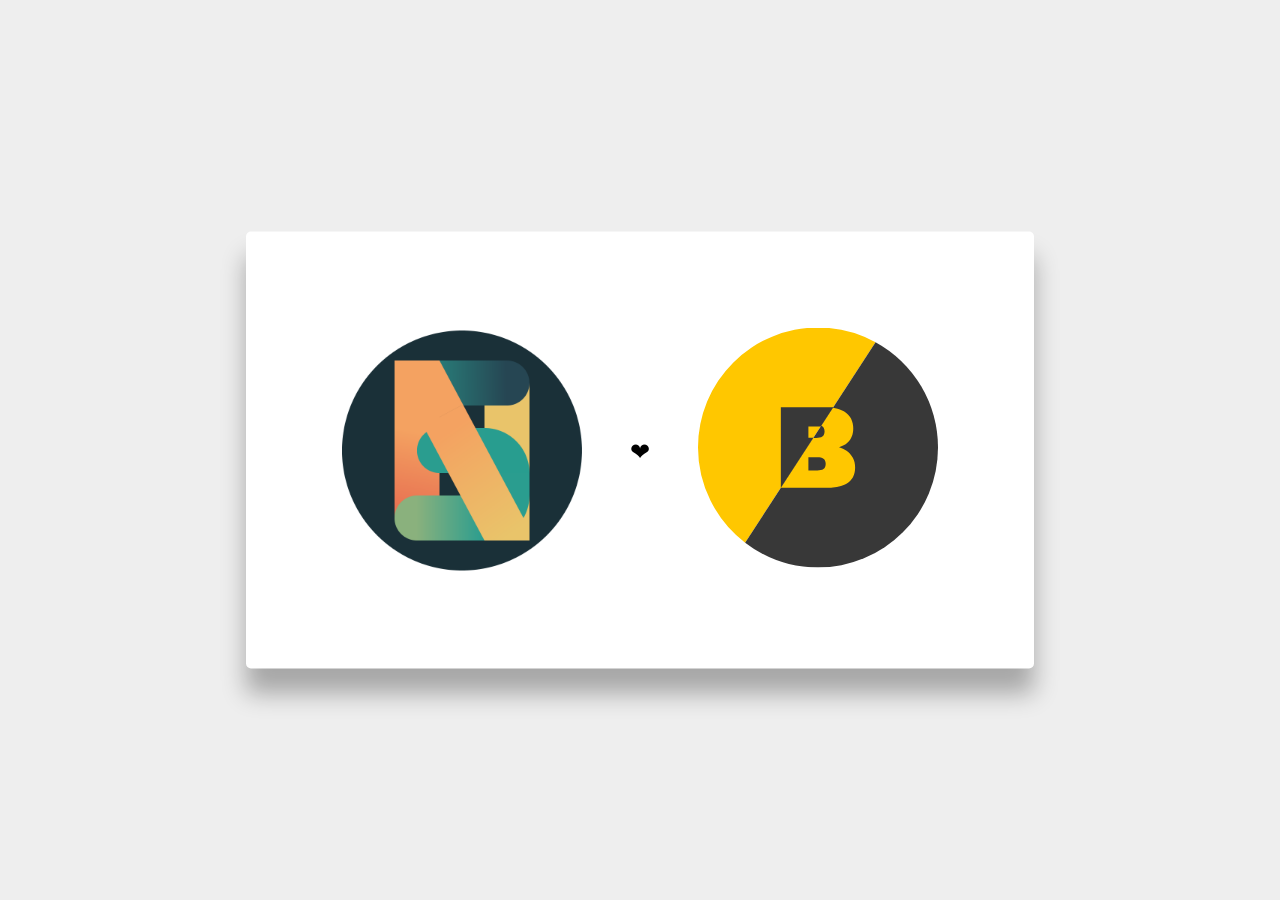
==== index.html @ f3ba6ac7 "init site" ====
<!DOCTYPE html>
<html lang="en">
<head>
    <meta charset="UTF-8">
    <link rel="icon" href="./images/icon.png" type="image/icon type">
	<link rel="stylesheet" href="style.css">
    <title>Ansh Partners</title>
</head>
<body>
    <div class="card">
        <div class="logo">
        <img class="ansh">
        </div>
        <div class="heart">
            ❤
        </div>
        <div class="logo2">
            <a href="https://tradebutton.co">
            <img class="tradebutton">
            </a>
            </div>
<!--         <div class="contact">
            <p class="name">Kiran <b>Nisar</b></p>
            <p class="name"><a href="https://harshnisar.com">Harsh <b>Nisar</b></a></p>
            <p class="detail">📞<span class="tab"></span><a href="tel:+912240046699">022 4004 6699</a></p>
            <p class="detail">📱<span class="tab"></span><a href="tel:+919969725005">996 972 5005</a></p>
            <p class="detail">📧<span class="tab"></span><a href="mailto:realtorsnisar@gmail.com">realtorsnisar@gmail.com</a></p>
            <p class="detail">🏢<span class="tab"></span><a href="https://www.google.com/maps/place/Nisar+Realtors/@19.0832138,72.83814,17z/data=!3m1!4b1!4m5!3m4!1s0x3be7c9ea65ad3187:0xc9540776228302de!8m2!3d19.0832217!4d72.8405513">22/5, Hi-Life Mall,</a></p>
            <p class="address"><a href="https://www.google.com/maps/place/Nisar+Realtors/@19.0832138,72.83814,17z/data=!3m1!4b1!4m5!3m4!1s0x3be7c9ea65ad3187:0xc9540776228302de!8m2!3d19.0832217!4d72.8405513">PM Road,<br>Santacruz (W)<br> Mumbai 400 054</a></p>
        </div>
 -->        
    </div>
</body>
</html>
---- style.css ----
@import url('https://fonts.googleapis.com/css?family=Montserrat+Alternates:100,200,300,400,500,600,700,800,900');
@import url('https://fonts.googleapis.com/css?family=Lato:300,400,700');

body {
    margin: 0;
    font-family: 'Lato';
    font-size: 100%;
    background-color: #191919;
  }

a {
    text-decoration: inherit;
    color: inherit;
}

div.card {
    box-shadow: 0px 25px 25px rgb(0,0,0,0.5);
    color: #ffffff;
    font-size: 1.5em;
    position: absolute;
    top:50%;
    left: 50%;
    /* width:30em; */
    /* height:18em; */
    /* margin-top: -9em; set to a negative number 1/2 of your height */
    /* margin-left: -15em; set to a negative number 1/2 of your width */
    /* border: 2em solid #222222;
    border-top: 2em solid #222222;
    border-bottom: 1.5em solid #222222; */
    border-color: #222222;
    border-style: solid;
    border-width: 2em;
    border-top-color: #222222;
    border-top-style: solid;
    border-top-width: 2em;
    border-bottom-color: #222222;
    border-bottom-style: solid;
    border-bottom-width: 2em;
    border-radius: 5px;
    background-color: #222222;
    transform: translate(-50%, -50%);
    text-align: center;
    display: flex;
    
}

div.logo{
    /* width: 50%; */
    float: left;
    margin: 2em;
    /* margin-right: 1em; */
    align-items: center;
    display: flex;
}

div.logo2{
    /* width: 50%; */
    float: left;
    margin: 2em;
    /* margin-right: 1em; */
    align-items: center;
    display: flex;
}

div.contact{
    width: 12em;
    float: right;
    margin:1em;
    margin-right: 2em;
    margin-left: 1em;
    text-align: left;
}

div.heart{
    /* width: 2em; */
    /* float: right; */
    /* margin:1em;
    margin-right: 2em;
    margin-left: 1em; */
    text-align: left;
    float: left;
    /* margin: 2em; */
    /* margin-right: 1em; */
    align-items: center;
    display: flex;
    color: #fff;
}

p.name {
    margin: 0;
    margin-left: 2.4em;
    margin-top: 0.25em;
    font-size: 1.1em;
}

p.detail {
    margin: 0;
    margin-left: 1.6em;
    margin-top: 1em;
    font-size: 0.8em;
    tab-size: 2;
}

.tab {
    display: inline-block;
    margin-left: 0.75em;
}

p.address {
    margin: 0;
    margin-left: 3.3em;
    margin-top: 0em;
    font-size: 0.8em;
}

img.ansh {
    width: 10em;
    content: url("./images/ANSH_LOGO.png");
}

img.tradebutton {
    width: 10em;
    content: url("./images/TRADEBUTTON_ROUND.svg");
}



@media screen and (prefers-color-scheme: light) {
    body {
        background-color: #eeeeee;
    }
    div.card {
        box-shadow: 0px 25px 25px rgb(0,0,0,0.30);
        color: #000000;
        /* border: 2em solid #c7c7c7; */
        border-color: #ffffff;
        border-style: solid;
        border-width: 2em;
        /* border-top: 2em solid #c7c7c7; */
        border-top-color: #ffffff;
        border-top-style: solid;
        border-top-width: 2em;
        /* border-bottom: 1.5em solid #c7c7c7; */
        border-bottom-color: #ffffff;
        border-bottom-style: solid;
        border-bottom-width: 2em;
        border-radius: 5px;
        background-color: #ffffff;
        transform: translate(-50%, -50%);
        text-align: center;
        
        }
    
    div.heart {
        color:#000000
    }


    img.ansh {
        width: 10em;
        content: url("./images/ANSH_LOGO.png");
    }
    img.tradebutton {
        width: 10em;
        content: url("./images/TRADEBUTTON_ROUND.svg");
    }

}

@media screen and (orientation: portrait)  {

    body {
        font-size: 100%;
      }
    
    div.card {
        box-shadow: 0px 80px 80px rgb(0,0,0,0.3);
        font-size: 1.75em;
        top:50%;
        left: 50%;
        /* border: 6em solid #c7c7c7; */
        /* border-top: 8em solid #c7c7c7; */
        /* border-bottom: 6em solid #c7c7c7; */
        /* border-color: #c7c7c7; */
        border-style: solid;
        border-width: 2em;
        /* border-top: 2em solid #c7c7c7; */
        /* border-top-color: #c7c7c7; */
        border-top-style: solid;
        border-top-width: 2em;
        /* border-bottom: 1.5em solid #c7c7c7; */
        /* border-bottom-color: #c7c7c7; */
        border-bottom-style: solid;
        border-bottom-width: 2em;
        border-radius: 5px;
        transform: translate(-50%, -50%);
    }
    
    p {
        margin: 0;
        margin-top: 4em;
    }
    
    img {
        width: 10em;
    }
    
}
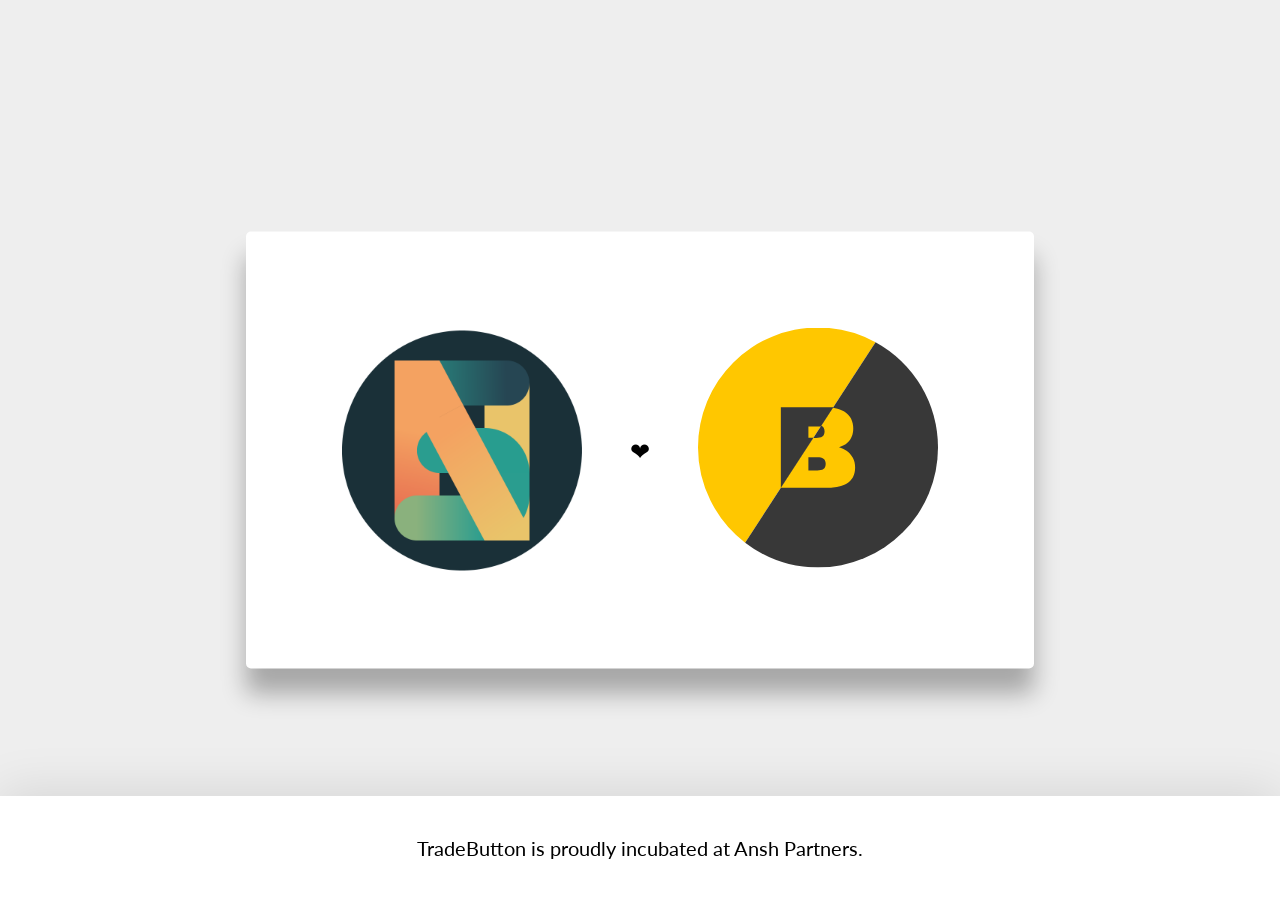
==== commit f7d87c9f: "added text" ====
--- a/index.html
+++ b/index.html
@@ -5,9 +5,14 @@
     <link rel="icon" href="./images/icon.png" type="image/icon type">
 	<link rel="stylesheet" href="style.css">
     <title>Ansh Partners</title>
+    <meta name="description" content="Ansh Partners are proud incubators of TradeButton">
+    <meta property="og:title" content="Ansh Partners" />
+    <meta property="og:image" content="https://harshnisar.com/anshpartners/images/ogimage.png"/>
+
 </head>
 <body>
     <div class="card">
+        
         <div class="logo">
         <img class="ansh">
         </div>
@@ -29,6 +34,9 @@
             <p class="address"><a href="https://www.google.com/maps/place/Nisar+Realtors/@19.0832138,72.83814,17z/data=!3m1!4b1!4m5!3m4!1s0x3be7c9ea65ad3187:0xc9540776228302de!8m2!3d19.0832217!4d72.8405513">PM Road,<br>Santacruz (W)<br> Mumbai 400 054</a></p>
         </div>
  -->        
+        </div>
+    <div class="card2">
+        <a href="https://tradebutton.co">TradeButton is proudly incubated at Ansh Partners.</a>
     </div>
 </body>
 </html>
--- a/style.css
+++ b/style.css
@@ -44,6 +44,22 @@
     
 }
 
+div.card2 {
+    width: 100%;
+    font-size: 1.25em;
+    position: absolute;
+    bottom: 0px;
+    text-align: center;
+    box-shadow: 0px -5px 50px rgb(0,0,0,0.10);
+    color: #000000;
+    border-width: 2em;
+    border-color: #222222;
+    border-top-style: solid;
+    border-bottom-style: solid;
+    background-color: #222222;
+}
+
+
 div.logo{
     /* width: 50%; */
     float: left;
@@ -150,7 +166,22 @@
         text-align: center;
         
         }
-    
+        div.card2 {
+            width: 100%;
+            font-size: 1.25em;
+            position: absolute;
+            bottom: 0px;
+            text-align: center;
+            box-shadow: 0px -5px 50px rgb(0,0,0,0.10);
+            color: #000000;
+            border-width: 2em;
+            border-color: #ffffff;
+            border-top-style: solid;
+            border-bottom-style: solid;
+            background-color: #ffffff;
+        }
+
+
     div.heart {
         color:#000000
     }
@@ -196,6 +227,21 @@
         transform: translate(-50%, -50%);
     }
     
+    div.card2 {
+        width: 100%;
+        font-size: 1.5em;
+        position: absolute;
+        bottom: 0px;
+        text-align: center;
+        box-shadow: 0px -5px 50px rgb(0,0,0,0.10);
+        color: #000000;
+        border-width: 2em;
+        /* border-color: #ffffff; */
+        border-top-style: solid;
+        border-bottom-style: solid;
+        /* background-color: #ffffff; */
+    }
+
     p {
         margin: 0;
         margin-top: 4em;
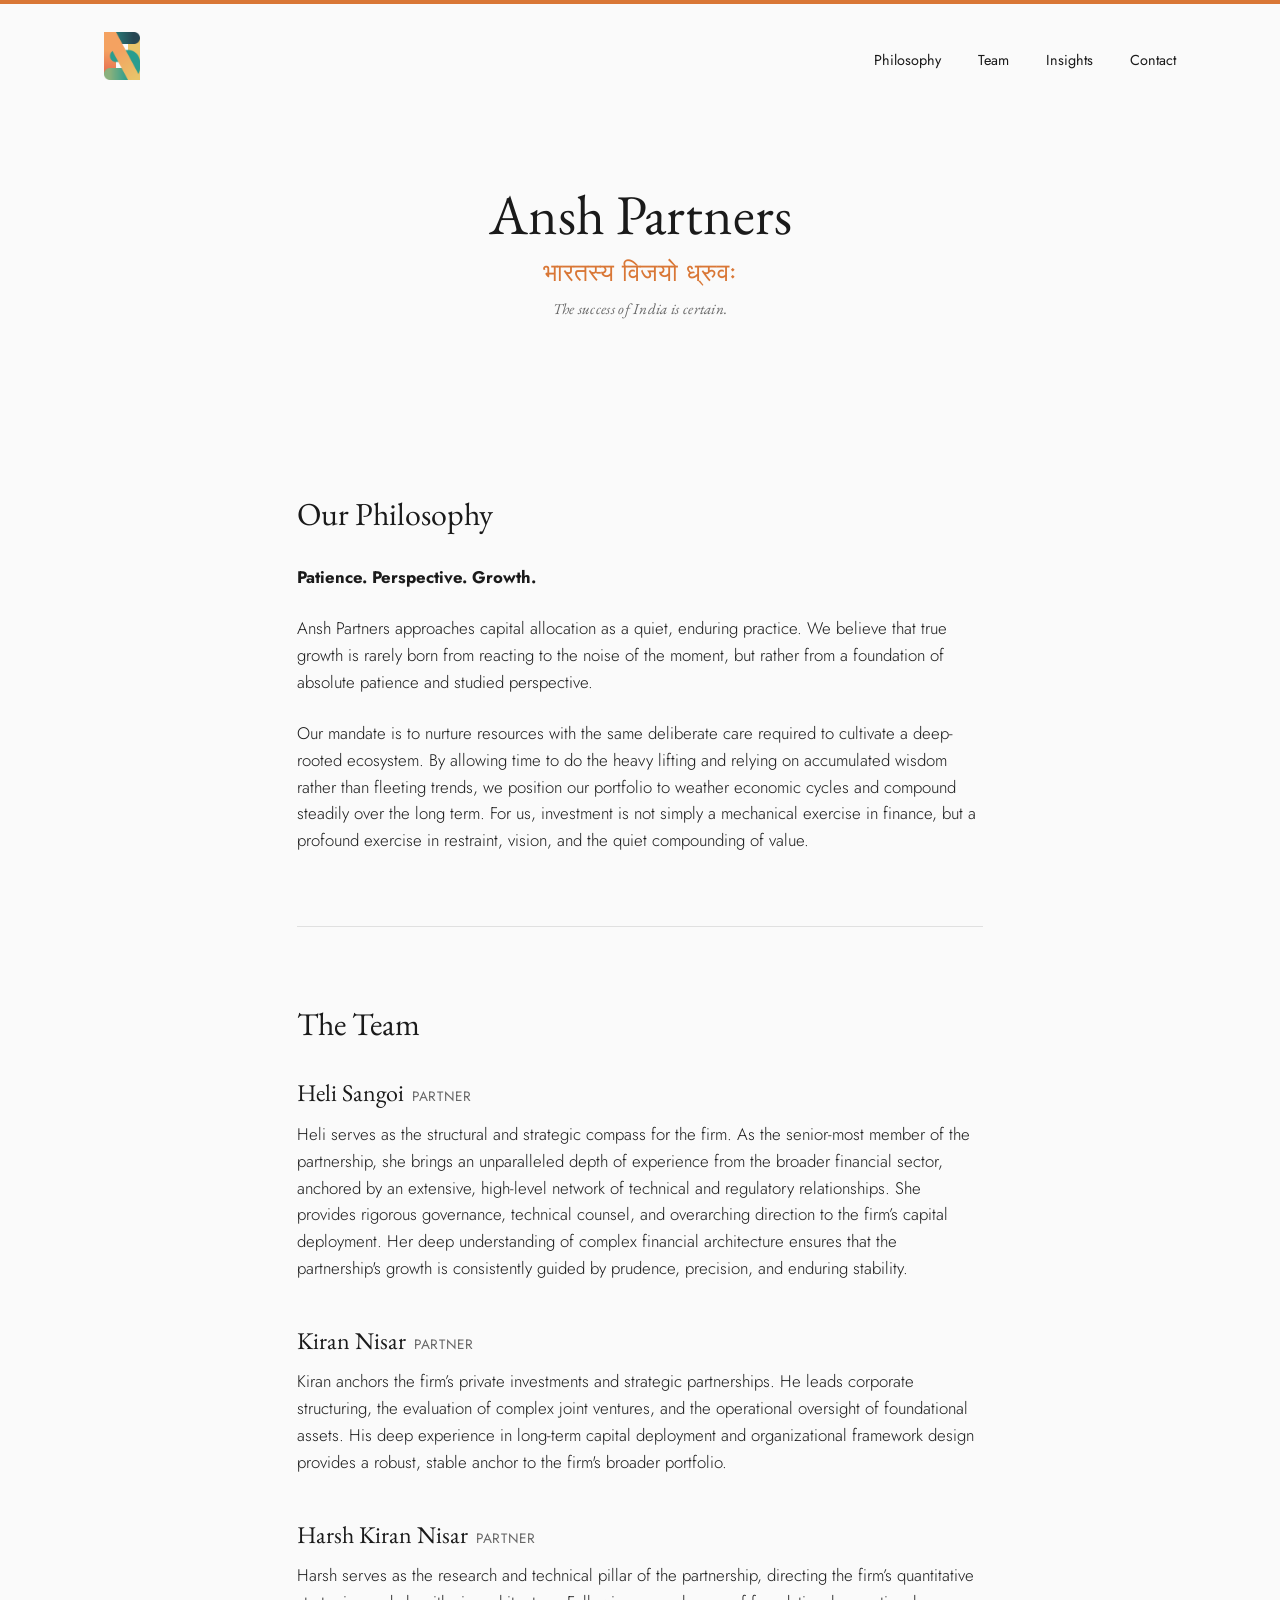
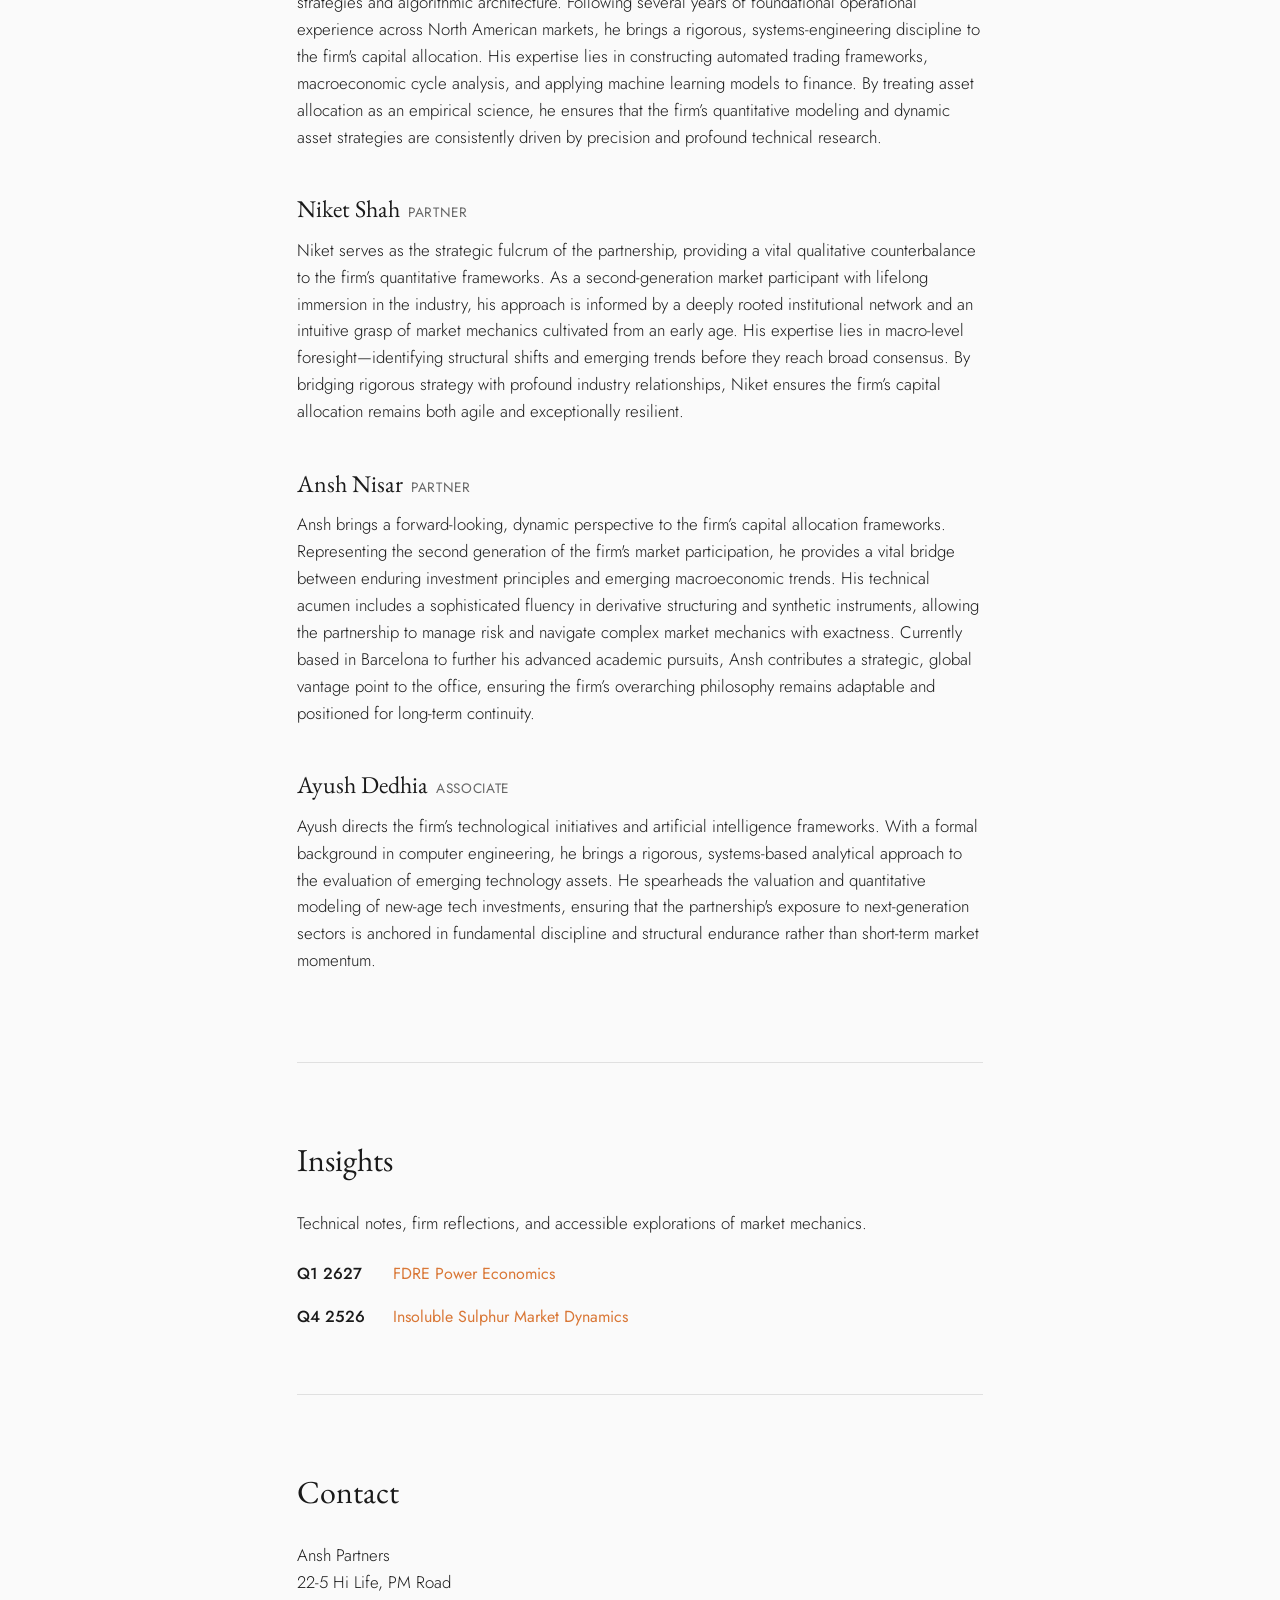
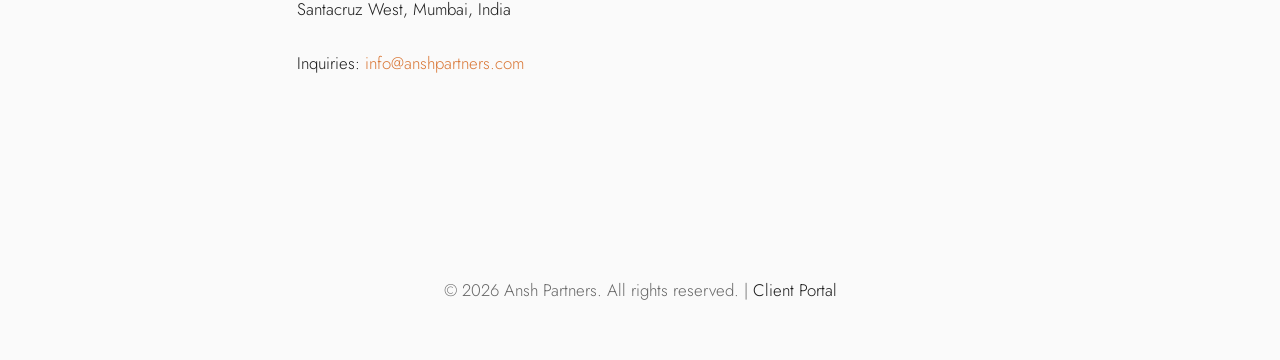
==== commit 28bb6245: "new page" ====
--- a/index.html
+++ b/index.html
@@ -2,41 +2,337 @@
 <html lang="en">
 <head>
     <meta charset="UTF-8">
-    <link rel="icon" href="./images/icon.png" type="image/icon type">
-	<link rel="stylesheet" href="style.css">
-    <title>Ansh Partners</title>
-    <meta name="description" content="Ansh Partners are proud incubators of TradeButton">
-    <meta property="og:title" content="Ansh Partners" />
-    <meta property="og:image" content="https://harshnisar.com/anshpartners/images/ogimage.png"/>
-
+    <meta name="viewport" content="width=device-width, initial-scale=1.0">
+    <title>Ansh Partners | Strategic Capital Allocation</title>
+    
+    <!-- Google Fonts: EB Garamond (Serif) and Jost (Sans-Serif) -->
+    <link rel="preconnect" href="https://fonts.googleapis.com">
+    <link rel="preconnect" href="https://fonts.gstatic.com" crossorigin>
+    <link href="https://fonts.googleapis.com/css2?family=EB+Garamond:ital,wght@0,400;0,600;1,400&family=Jost:wght@300;400;500&display=swap" rel="stylesheet">
+
+    <style>
+        /* 
+         * Default Theme (Light / Print Memo) 
+         */
+        :root {
+            --bg-color: #FAFAFA;
+            --text-color: #1A1A1A;
+            --accent-color: #D97736;
+            --divider-color: #E0E0E0;
+            --muted-color: #666666;
+            --font-heading: 'EB Garamond', serif;
+            --font-body: 'Jost', sans-serif;
+        }
+
+        /* 
+         * Automatic Dark Theme (Terminal / Quantitative) 
+         * Activates when the user's OS is set to Dark Mode
+         */
+        @media (prefers-color-scheme: dark) {
+            :root {
+                --bg-color: #121212;
+                --text-color: #F0F0F0;
+                --divider-color: #2A2A2A;
+                --muted-color: #999999;
+                /* Note: --accent-color remains the same so your brand color persists */
+            }
+            
+            /* Slightly dim the logo to prevent glare on dark backgrounds */
+            .logo-img {
+                opacity: 0.9;
+            }
+        }
+
+        * {
+            box-sizing: border-box;
+            margin: 0;
+            padding: 0;
+        }
+
+        body {
+            background-color: var(--bg-color);
+            color: var(--text-color);
+            font-family: var(--font-body);
+            line-height: 1.6;
+            -webkit-font-smoothing: antialiased;
+            -moz-osx-font-smoothing: grayscale;
+            transition: background-color 0.3s ease, color 0.3s ease;
+        }
+
+        /* Top Border Accent */
+        body::before {
+            content: "";
+            display: block;
+            width: 100%;
+            height: 4px;
+            background-color: var(--accent-color);
+            position: fixed;
+            top: 0;
+            left: 0;
+            z-index: 9999;
+        }
+
+        /* Navigation */
+        nav {
+            display: flex;
+            justify-content: space-between;
+            align-items: center;
+            padding: 2rem 5%;
+            max-width: 1200px;
+            margin: 0 auto;
+        }
+
+        .logo-img {
+            height: 48px;
+            width: auto;
+            transition: opacity 0.3s ease;
+        }
+
+        .nav-links a {
+            text-decoration: none;
+            color: var(--text-color);
+            font-size: 0.9rem;
+            margin-left: 2rem;
+            transition: color 0.2s ease;
+        }
+
+        .nav-links a:hover {
+            color: var(--accent-color);
+        }
+
+        /* Layout Container */
+        .container {
+            max-width: 750px;
+            margin: 0 auto;
+            padding: 4rem 2rem;
+        }
+
+        /* Typography */
+        h1, h2, h3 {
+            font-family: var(--font-heading);
+            font-weight: 400;
+            color: var(--text-color);
+            transition: color 0.3s ease;
+        }
+
+        h1 {
+            font-size: 3.5rem;
+            line-height: 1.1;
+            margin-bottom: 0.5rem;
+            text-align: center;
+        }
+
+        h2 {
+            font-size: 2rem;
+            margin-bottom: 1.5rem;
+            padding-top: 1.5rem;
+        }
+
+        h3 {
+            font-size: 1.5rem;
+            margin-bottom: 0.5rem;
+        }
+
+        p {
+            font-size: 1.05rem;
+            font-weight: 300;
+            margin-bottom: 1.5rem;
+        }
+
+        /* Tagline Typography */
+        .tagline-container {
+            text-align: center;
+            margin-bottom: 6rem;
+        }
+
+        .sanskrit-tagline {
+            font-size: 1.55rem;
+            color: var(--accent-color);
+            margin-bottom: 0.25rem;
+            font-family: system-ui, -apple-system, sans-serif; 
+            font-weight: 500;
+        }
+
+        .translation-tagline {
+            font-size: 0.95rem;
+            font-style: italic;
+            font-family: var(--font-heading);
+            color: var(--muted-color);
+            letter-spacing: 0.02em;
+            transition: color 0.3s ease;
+        }
+
+        /* Sections & Editorial Dividers */
+        section {
+            padding: 3rem 0;
+            border-bottom: 1px solid var(--divider-color);
+            transition: border-color 0.3s ease;
+        }
+
+        section:last-of-type {
+            border-bottom: none;
+        }
+
+        /* Partners Bios */
+        .partner {
+            margin-bottom: 2.5rem;
+        }
+
+        .partner h3 {
+            display: inline-block;
+        }
+
+        .partner span.role {
+            font-family: var(--font-body);
+            font-size: 0.85rem;
+            text-transform: uppercase;
+            letter-spacing: 0.05em;
+            color: var(--muted-color);
+            margin-left: 0.5rem;
+            transition: color 0.3s ease;
+        }
+
+        /* Insights / Memos */
+        ul.memos {
+            list-style: none;
+        }
+
+        ul.memos li {
+            margin-bottom: 1rem;
+            display: flex;
+            align-items: baseline;
+        }
+
+        ul.memos strong {
+            font-weight: 500;
+            margin-right: 1rem;
+            min-width: 80px;
+        }
+
+        a.download-link {
+            color: var(--accent-color);
+            text-decoration: none;
+            border-bottom: 1px solid transparent;
+            transition: border-bottom 0.2s ease;
+        }
+
+        a.download-link:hover {
+            border-bottom: 1px solid var(--accent-color);
+        }
+
+        /* Footer */
+        footer {
+            padding: 4rem 0 2rem;
+            text-align: center;
+            font-size: 0.85rem;
+            color: var(--muted-color);
+            transition: color 0.3s ease;
+        }
+        
+        footer a {
+            color: var(--text-color);
+            text-decoration: none;
+            transition: color 0.3s ease;
+        }
+        
+        footer a:hover {
+            color: var(--accent-color);
+        }
+
+        @media (max-width: 600px) {
+            h1 { font-size: 2.5rem; }
+            .nav-links { display: none; }
+            nav { justify-content: center; }
+            .sanskrit-tagline { font-size: 1.5rem; }
+        }
+    </style>
 </head>
 <body>
-    <div class="card">
+
+    <nav>
+        <a href="#"><img src="./images/ansh_sq.png" alt="Ansh Partners Logo" class="logo-img"></a>
+        <div class="nav-links">
+            <a href="#philosophy">Philosophy</a>
+            <a href="#partners">Team</a>
+            <a href="#insights">Insights</a>
+            <a href="#contact">Contact</a>
+        </div>
+    </nav>
+
+    <div class="container">
         
-        <div class="logo">
-        <img class="ansh">
-        </div>
-        <div class="heart">
-            ❤
-        </div>
-        <div class="logo2">
-            <a href="https://tradebutton.co">
-            <img class="tradebutton">
-            </a>
-            </div>
-<!--         <div class="contact">
-            <p class="name">Kiran <b>Nisar</b></p>
-            <p class="name"><a href="https://harshnisar.com">Harsh <b>Nisar</b></a></p>
-            <p class="detail">📞<span class="tab"></span><a href="tel:+912240046699">022 4004 6699</a></p>
-            <p class="detail">📱<span class="tab"></span><a href="tel:+919969725005">996 972 5005</a></p>
-            <p class="detail">📧<span class="tab"></span><a href="mailto:realtorsnisar@gmail.com">realtorsnisar@gmail.com</a></p>
-            <p class="detail">🏢<span class="tab"></span><a href="https://www.google.com/maps/place/Nisar+Realtors/@19.0832138,72.83814,17z/data=!3m1!4b1!4m5!3m4!1s0x3be7c9ea65ad3187:0xc9540776228302de!8m2!3d19.0832217!4d72.8405513">22/5, Hi-Life Mall,</a></p>
-            <p class="address"><a href="https://www.google.com/maps/place/Nisar+Realtors/@19.0832138,72.83814,17z/data=!3m1!4b1!4m5!3m4!1s0x3be7c9ea65ad3187:0xc9540776228302de!8m2!3d19.0832217!4d72.8405513">PM Road,<br>Santacruz (W)<br> Mumbai 400 054</a></p>
-        </div>
- -->        
-        </div>
-    <div class="card2">
-        <a href="https://tradebutton.co">TradeButton is proudly incubated at Ansh Partners.</a>
+        <header>
+            <h1>Ansh Partners</h1>
+            <div class="tagline-container">
+                <p class="sanskrit-tagline">भारतस्य विजयो ध्रुवः</p>
+                <p class="translation-tagline">The success of India is certain.</p>
+            </div>
+        </header>
+
+        <section id="philosophy">
+            <h2>Our Philosophy</h2>
+            <p><strong>Patience. Perspective. Growth.</strong></p>
+            <p>Ansh Partners approaches capital allocation as a quiet, enduring practice. We believe that true growth is rarely born from reacting to the noise of the moment, but rather from a foundation of absolute patience and studied perspective.</p>
+            <p>Our mandate is to nurture resources with the same deliberate care required to cultivate a deep-rooted ecosystem. By allowing time to do the heavy lifting and relying on accumulated wisdom rather than fleeting trends, we position our portfolio to weather economic cycles and compound steadily over the long term. For us, investment is not simply a mechanical exercise in finance, but a profound exercise in restraint, vision, and the quiet compounding of value.</p>
+        </section>
+
+        <section id="partners">
+            <h2>The Team</h2>
+
+            <div class="partner">
+                <h3>Heli Sangoi</h3><span class="role">Partner</span>
+                <p>Heli serves as the structural and strategic compass for the firm. As the senior-most member of the partnership, she brings an unparalleled depth of experience from the broader financial sector, anchored by an extensive, high-level network of technical and regulatory relationships. She provides rigorous governance, technical counsel, and overarching direction to the firm’s capital deployment. Her deep understanding of complex financial architecture ensures that the partnership's growth is consistently guided by prudence, precision, and enduring stability.</p>
+            </div>
+            
+            <div class="partner">
+                <h3>Kiran Nisar</h3><span class="role">Partner</span>
+                <p>Kiran anchors the firm’s private investments and strategic partnerships. He leads corporate structuring, the evaluation of complex joint ventures, and the operational oversight of foundational assets. His deep experience in long-term capital deployment and organizational framework design provides a robust, stable anchor to the firm's broader portfolio.</p>
+            </div>
+
+            <div class="partner">
+                <h3>Harsh Kiran Nisar</h3><span class="role">Partner</span>
+                <p>Harsh serves as the research and technical pillar of the partnership, directing the firm’s quantitative strategies and algorithmic architecture. Following several years of foundational operational experience across North American markets, he brings a rigorous, systems-engineering discipline to the firm's capital allocation. His expertise lies in constructing automated trading frameworks, macroeconomic cycle analysis, and applying machine learning models to finance. By treating asset allocation as an empirical science, he ensures that the firm’s quantitative modeling and dynamic asset strategies are consistently driven by precision and profound technical research.</p>
+            </div>
+
+            <div class="partner">
+                <h3>Niket Shah</h3><span class="role">Partner</span>
+                <p>Niket serves as the strategic fulcrum of the partnership, providing a vital qualitative counterbalance to the firm’s quantitative frameworks. As a second-generation market participant with lifelong immersion in the industry, his approach is informed by a deeply rooted institutional network and an intuitive grasp of market mechanics cultivated from an early age. His expertise lies in macro-level foresight—identifying structural shifts and emerging trends before they reach broad consensus. By bridging rigorous strategy with profound industry relationships, Niket ensures the firm’s capital allocation remains both agile and exceptionally resilient.</p>
+            </div>
+
+            <div class="partner">
+                <h3>Ansh Nisar</h3><span class="role">Partner</span>
+                <p>Ansh brings a forward-looking, dynamic perspective to the firm’s capital allocation frameworks. Representing the second generation of the firm's market participation, he provides a vital bridge between enduring investment principles and emerging macroeconomic trends. His technical acumen includes a sophisticated fluency in derivative structuring and synthetic instruments, allowing the partnership to manage risk and navigate complex market mechanics with exactness. Currently based in Barcelona to further his advanced academic pursuits, Ansh contributes a strategic, global vantage point to the office, ensuring the firm’s overarching philosophy remains adaptable and positioned for long-term continuity.</p>
+            </div>
+
+            <div class="partner">
+                <h3>Ayush Dedhia</h3><span class="role">Associate</span>
+                <p>Ayush directs the firm’s technological initiatives and artificial intelligence frameworks. With a formal background in computer engineering, he brings a rigorous, systems-based analytical approach to the evaluation of emerging technology assets. He spearheads the valuation and quantitative modeling of new-age tech investments, ensuring that the partnership's exposure to next-generation sectors is anchored in fundamental discipline and structural endurance rather than short-term market momentum.</p>
+            </div>
+        </section>
+
+		<section id="insights">
+            <h2>Insights</h2>
+            <p>Technical notes, firm reflections, and accessible explorations of market mechanics.</p>
+            <ul class="memos">
+                <li><strong>Q1 2627</strong> <a href="./2627q1.html" class="download-link">FDRE Power Economics</a></li>
+                <li><strong>Q4 2526</strong> <a href="./2526q4.html" class="download-link">Insoluble Sulphur Market Dynamics</a></li>
+            </ul>
+        </section>
+        <section id="contact">
+            <h2>Contact</h2>
+            <p>
+                Ansh Partners<br>
+                22-5 Hi Life, PM Road<br>
+                Santacruz West, Mumbai, India<br><br>
+                Inquiries: <a href="mailto:info@anshpartners.com" class="download-link">info@anshpartners.com</a>
+            </p>
+        </section>
+
     </div>
+
+    <footer>
+        <p>&copy; 2026 Ansh Partners. All rights reserved. | <a href="#">Client Portal</a></p>
+    </footer>
+
 </body>
 </html>
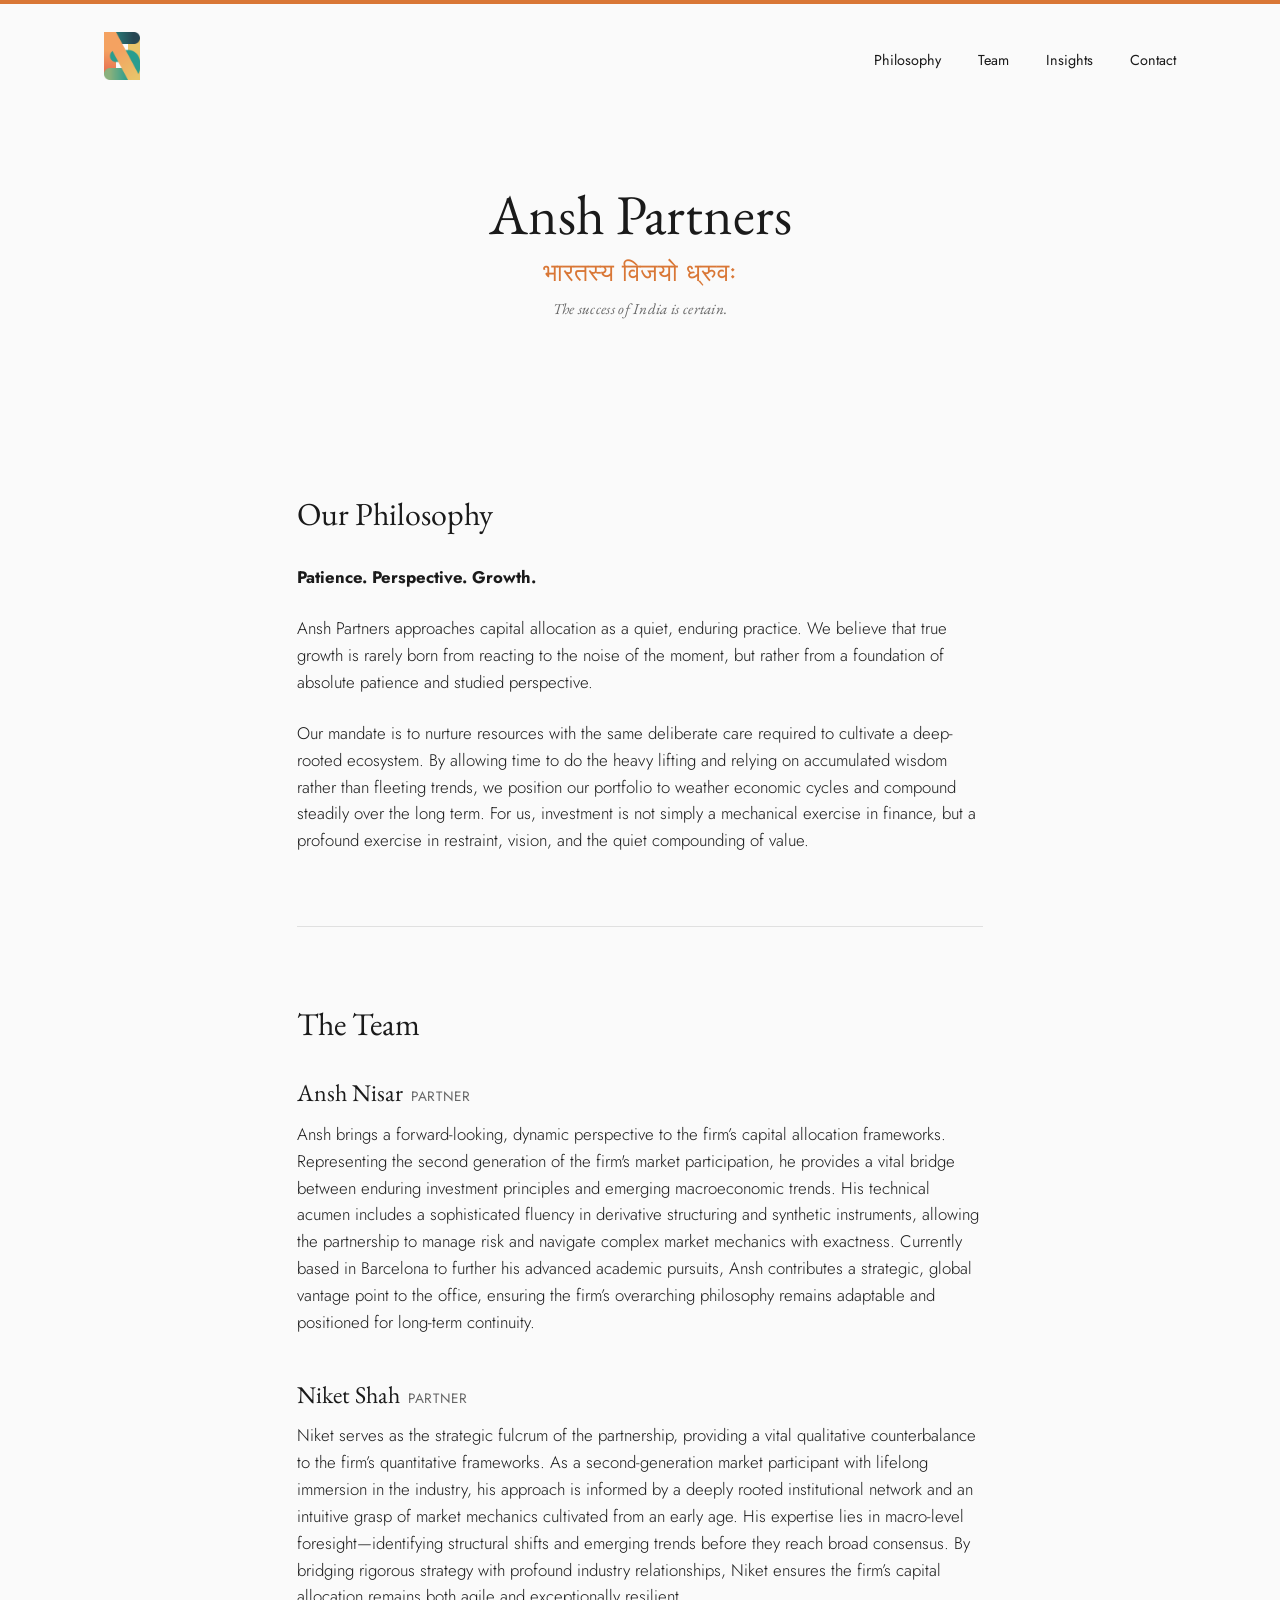
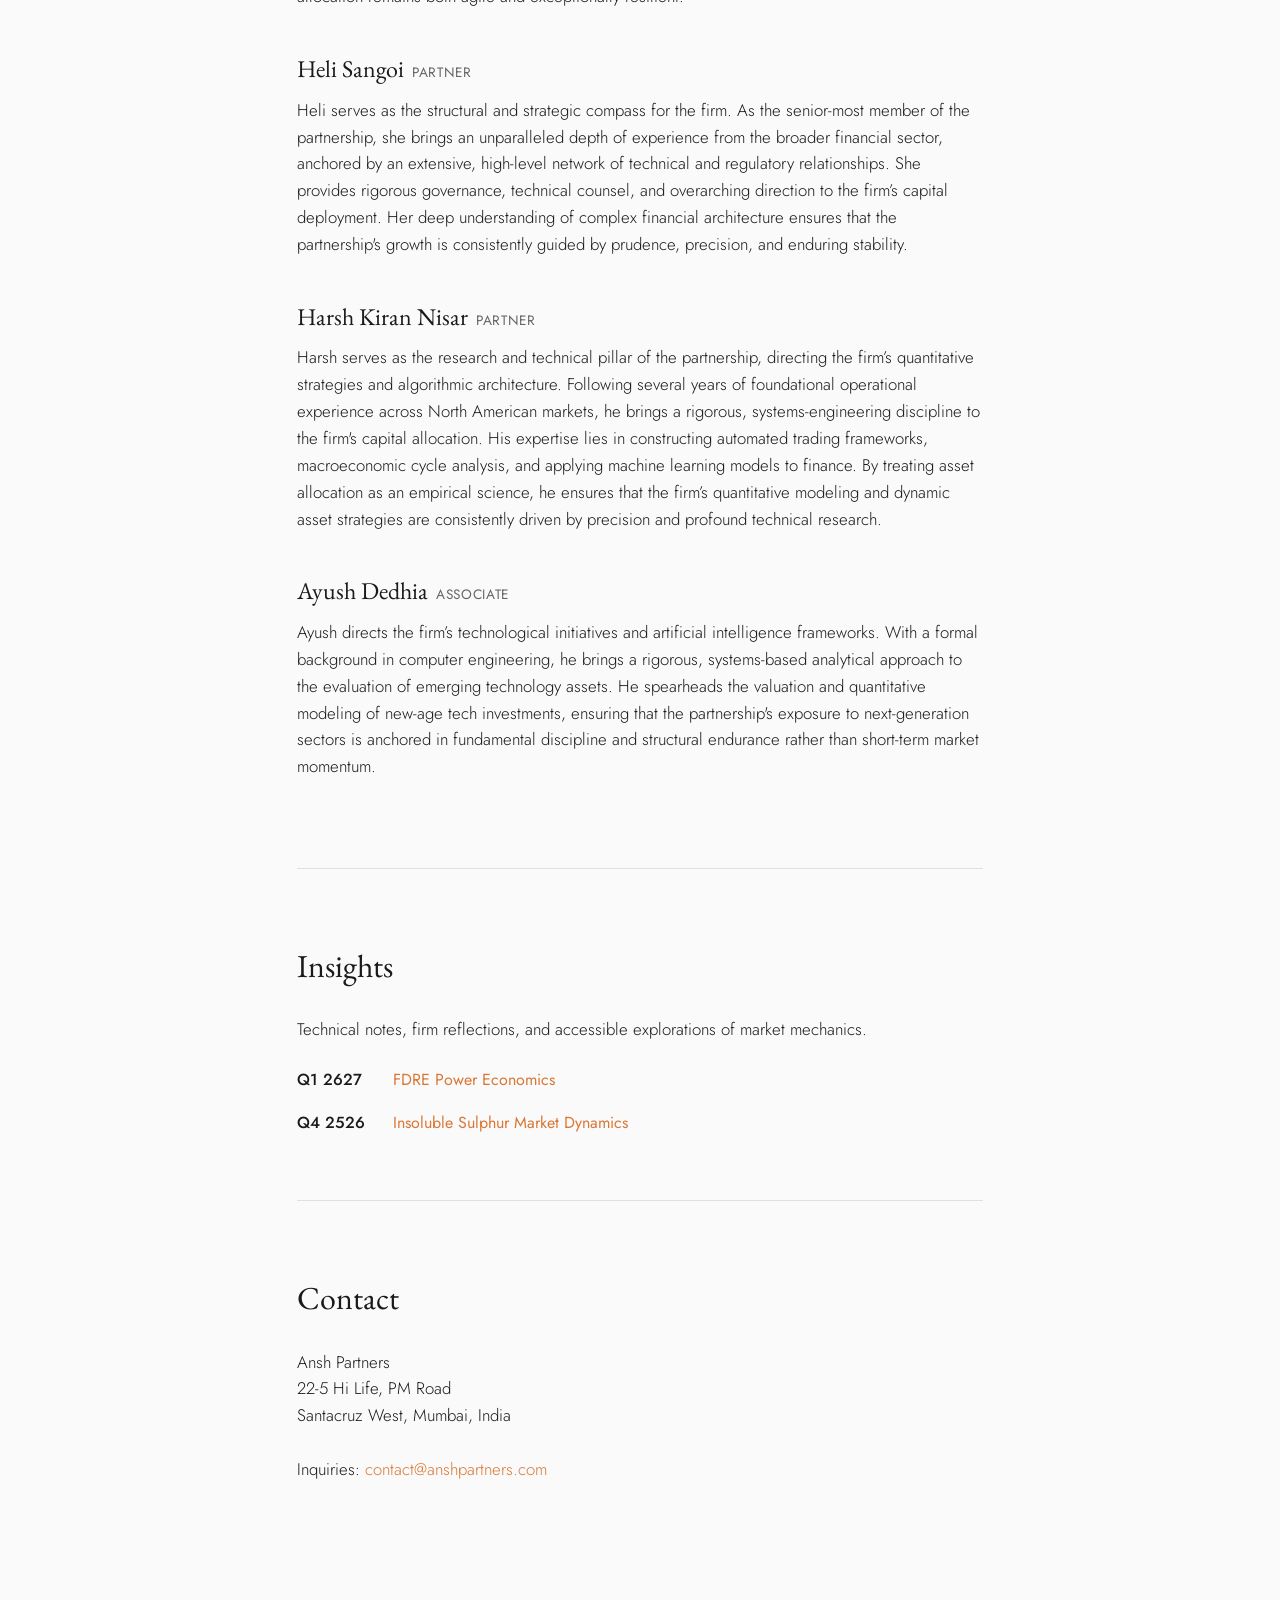
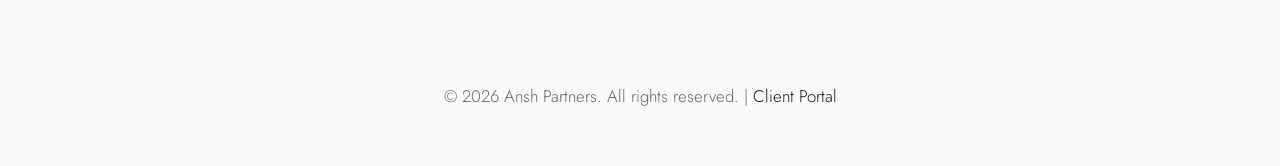
==== commit 242fd79a: "formatting" ====
--- a/index.html
+++ b/index.html
@@ -239,13 +239,35 @@
             color: var(--accent-color);
         }
 
-        @media (max-width: 600px) {
+<!--         @media (max-width: 600px) {
             h1 { font-size: 2.5rem; }
             .nav-links { display: none; }
             nav { justify-content: center; }
             .sanskrit-tagline { font-size: 1.5rem; }
-        }
-    </style>
+        } -->
+		
+		@media (max-width: 600px) {
+            h1 { font-size: 2.5rem; }
+            .sanskrit-tagline { font-size: 1.5rem; }
+            
+            /* Mobile Navigation Fix */
+            nav { 
+                flex-direction: column; /* Stacks the logo above the menu */
+                gap: 1rem;
+                padding: 1.5rem 5%;
+            }
+            .nav-links { 
+                display: flex; 
+                flex-wrap: wrap; 
+                justify-content: center; 
+                gap: 1rem; /* Adds even spacing between the links */
+            }
+            .nav-links a { 
+                margin-left: 0; /* Overrides the wide desktop margins */
+                font-size: 0.9rem; 
+            }
+        }
+		    </style>
 </head>
 <body>
 
@@ -279,30 +301,26 @@
         <section id="partners">
             <h2>The Team</h2>
 
+			<div class="partner">
+                <h3>Ansh Nisar</h3><span class="role">Partner</span>
+                <p>Ansh brings a forward-looking, dynamic perspective to the firm’s capital allocation frameworks. Representing the second generation of the firm's market participation, he provides a vital bridge between enduring investment principles and emerging macroeconomic trends. His technical acumen includes a sophisticated fluency in derivative structuring and synthetic instruments, allowing the partnership to manage risk and navigate complex market mechanics with exactness. Currently based in Barcelona to further his advanced academic pursuits, Ansh contributes a strategic, global vantage point to the office, ensuring the firm’s overarching philosophy remains adaptable and positioned for long-term continuity.</p>
+            </div>
+
+            <div class="partner">
+                <h3>Niket Shah</h3><span class="role">Partner</span>
+                <p>Niket serves as the strategic fulcrum of the partnership, providing a vital qualitative counterbalance to the firm’s quantitative frameworks. As a second-generation market participant with lifelong immersion in the industry, his approach is informed by a deeply rooted institutional network and an intuitive grasp of market mechanics cultivated from an early age. His expertise lies in macro-level foresight—identifying structural shifts and emerging trends before they reach broad consensus. By bridging rigorous strategy with profound industry relationships, Niket ensures the firm’s capital allocation remains both agile and exceptionally resilient.</p>
+            </div>
+
             <div class="partner">
                 <h3>Heli Sangoi</h3><span class="role">Partner</span>
                 <p>Heli serves as the structural and strategic compass for the firm. As the senior-most member of the partnership, she brings an unparalleled depth of experience from the broader financial sector, anchored by an extensive, high-level network of technical and regulatory relationships. She provides rigorous governance, technical counsel, and overarching direction to the firm’s capital deployment. Her deep understanding of complex financial architecture ensures that the partnership's growth is consistently guided by prudence, precision, and enduring stability.</p>
             </div>
-            
-            <div class="partner">
-                <h3>Kiran Nisar</h3><span class="role">Partner</span>
-                <p>Kiran anchors the firm’s private investments and strategic partnerships. He leads corporate structuring, the evaluation of complex joint ventures, and the operational oversight of foundational assets. His deep experience in long-term capital deployment and organizational framework design provides a robust, stable anchor to the firm's broader portfolio.</p>
-            </div>
 
             <div class="partner">
                 <h3>Harsh Kiran Nisar</h3><span class="role">Partner</span>
                 <p>Harsh serves as the research and technical pillar of the partnership, directing the firm’s quantitative strategies and algorithmic architecture. Following several years of foundational operational experience across North American markets, he brings a rigorous, systems-engineering discipline to the firm's capital allocation. His expertise lies in constructing automated trading frameworks, macroeconomic cycle analysis, and applying machine learning models to finance. By treating asset allocation as an empirical science, he ensures that the firm’s quantitative modeling and dynamic asset strategies are consistently driven by precision and profound technical research.</p>
             </div>
 
-            <div class="partner">
-                <h3>Niket Shah</h3><span class="role">Partner</span>
-                <p>Niket serves as the strategic fulcrum of the partnership, providing a vital qualitative counterbalance to the firm’s quantitative frameworks. As a second-generation market participant with lifelong immersion in the industry, his approach is informed by a deeply rooted institutional network and an intuitive grasp of market mechanics cultivated from an early age. His expertise lies in macro-level foresight—identifying structural shifts and emerging trends before they reach broad consensus. By bridging rigorous strategy with profound industry relationships, Niket ensures the firm’s capital allocation remains both agile and exceptionally resilient.</p>
-            </div>
-
-            <div class="partner">
-                <h3>Ansh Nisar</h3><span class="role">Partner</span>
-                <p>Ansh brings a forward-looking, dynamic perspective to the firm’s capital allocation frameworks. Representing the second generation of the firm's market participation, he provides a vital bridge between enduring investment principles and emerging macroeconomic trends. His technical acumen includes a sophisticated fluency in derivative structuring and synthetic instruments, allowing the partnership to manage risk and navigate complex market mechanics with exactness. Currently based in Barcelona to further his advanced academic pursuits, Ansh contributes a strategic, global vantage point to the office, ensuring the firm’s overarching philosophy remains adaptable and positioned for long-term continuity.</p>
-            </div>
 
             <div class="partner">
                 <h3>Ayush Dedhia</h3><span class="role">Associate</span>
@@ -324,7 +342,7 @@
                 Ansh Partners<br>
                 22-5 Hi Life, PM Road<br>
                 Santacruz West, Mumbai, India<br><br>
-                Inquiries: <a href="mailto:info@anshpartners.com" class="download-link">info@anshpartners.com</a>
+                Inquiries: <a href="mailto:contact@anshpartners.com" class="download-link">contact@anshpartners.com</a>
             </p>
         </section>
 
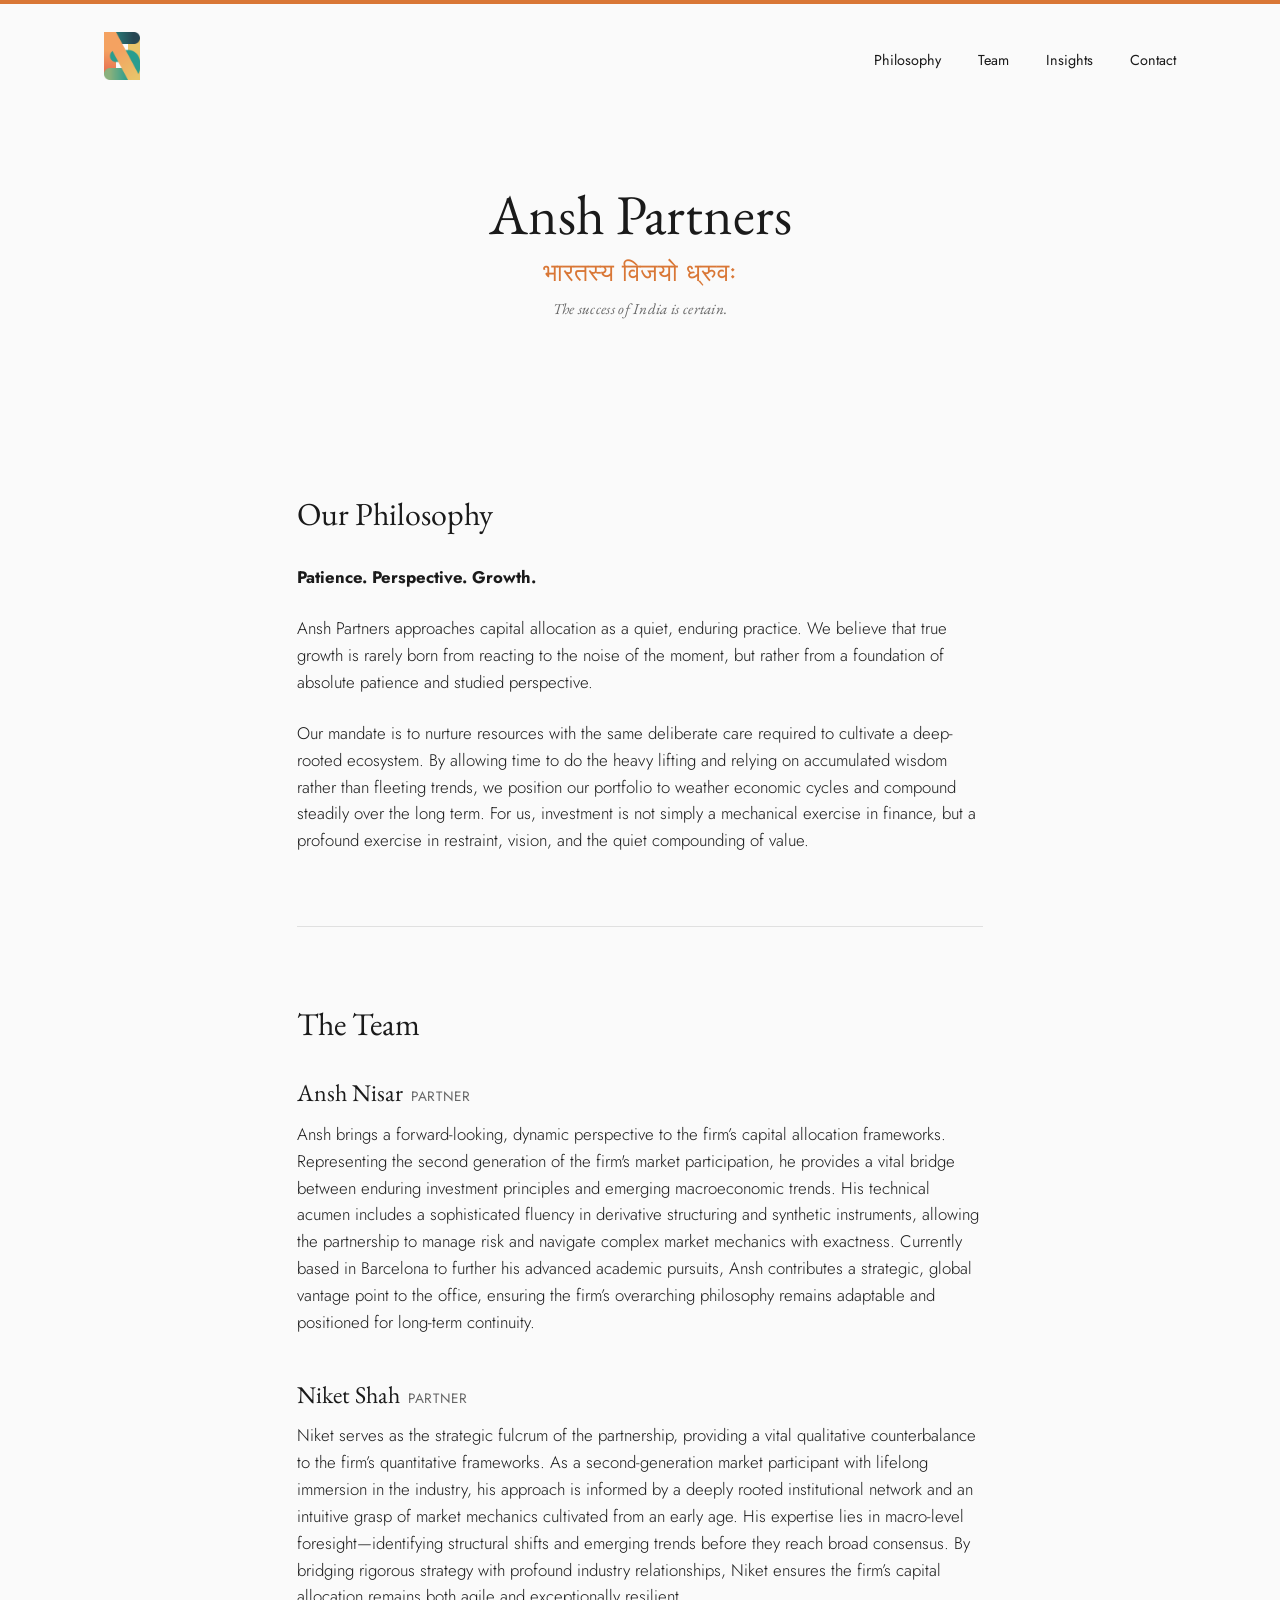
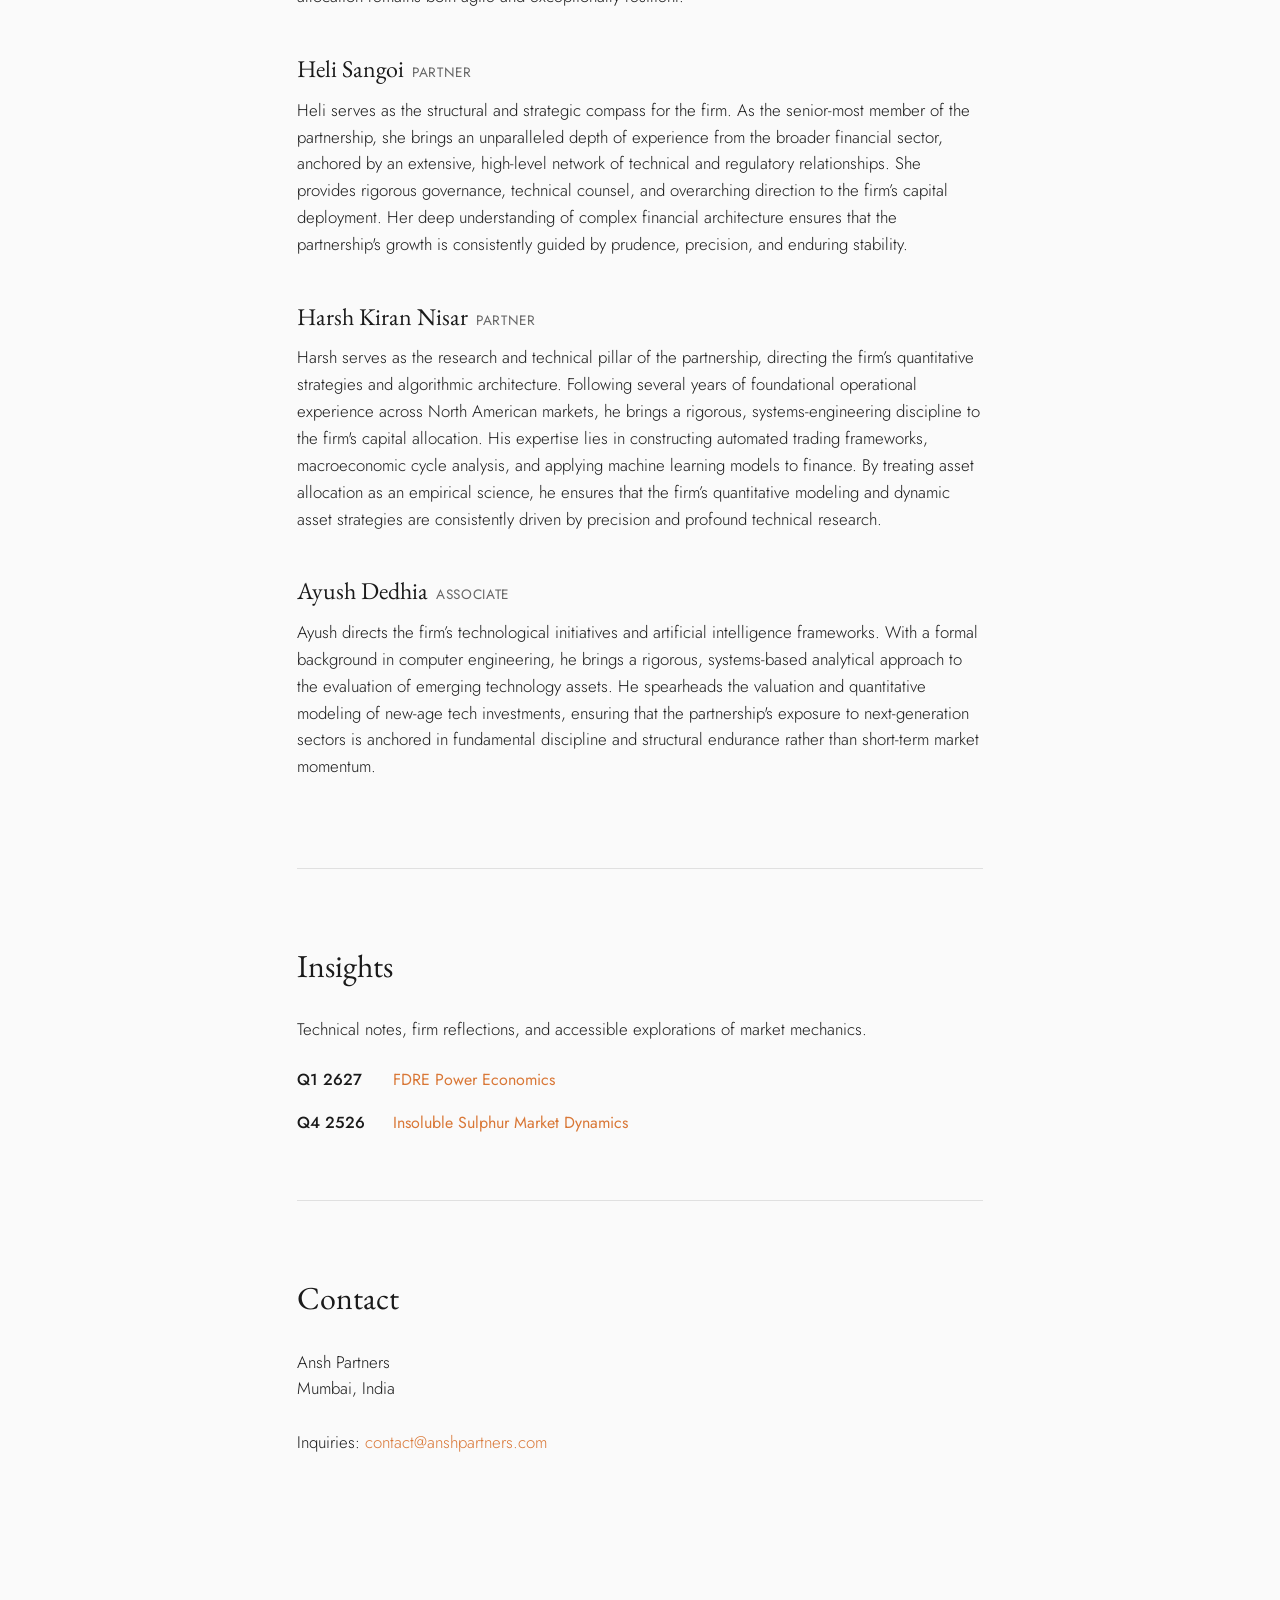
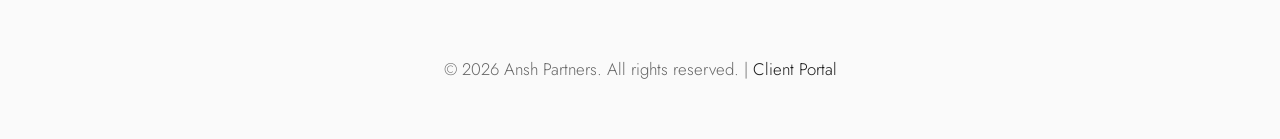
==== commit 252bc58e: "new address" ====
--- a/index.html
+++ b/index.html
@@ -340,8 +340,8 @@
             <h2>Contact</h2>
             <p>
                 Ansh Partners<br>
-                22-5 Hi Life, PM Road<br>
-                Santacruz West, Mumbai, India<br><br>
+                <!-- 22-5 Hi Life, PM Road<br> -->
+                Mumbai, India<br><br>
                 Inquiries: <a href="mailto:contact@anshpartners.com" class="download-link">contact@anshpartners.com</a>
             </p>
         </section>
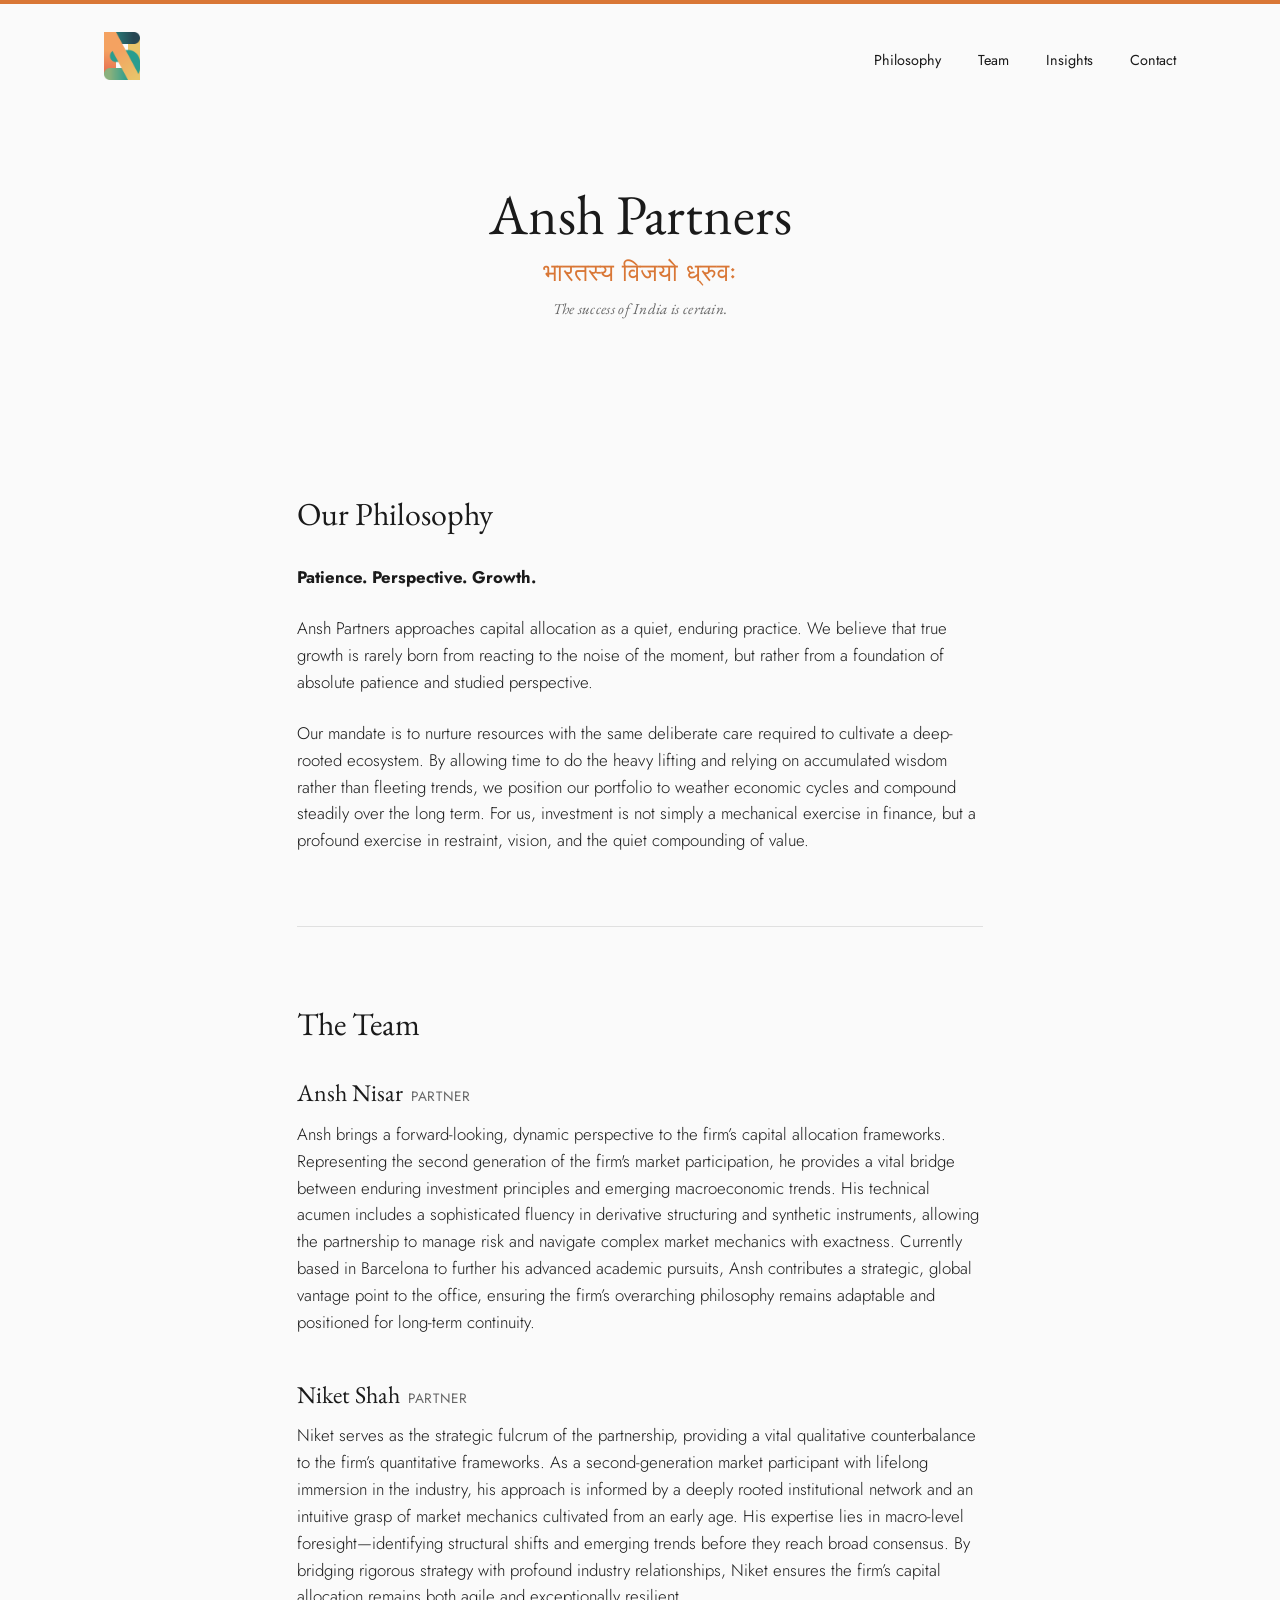
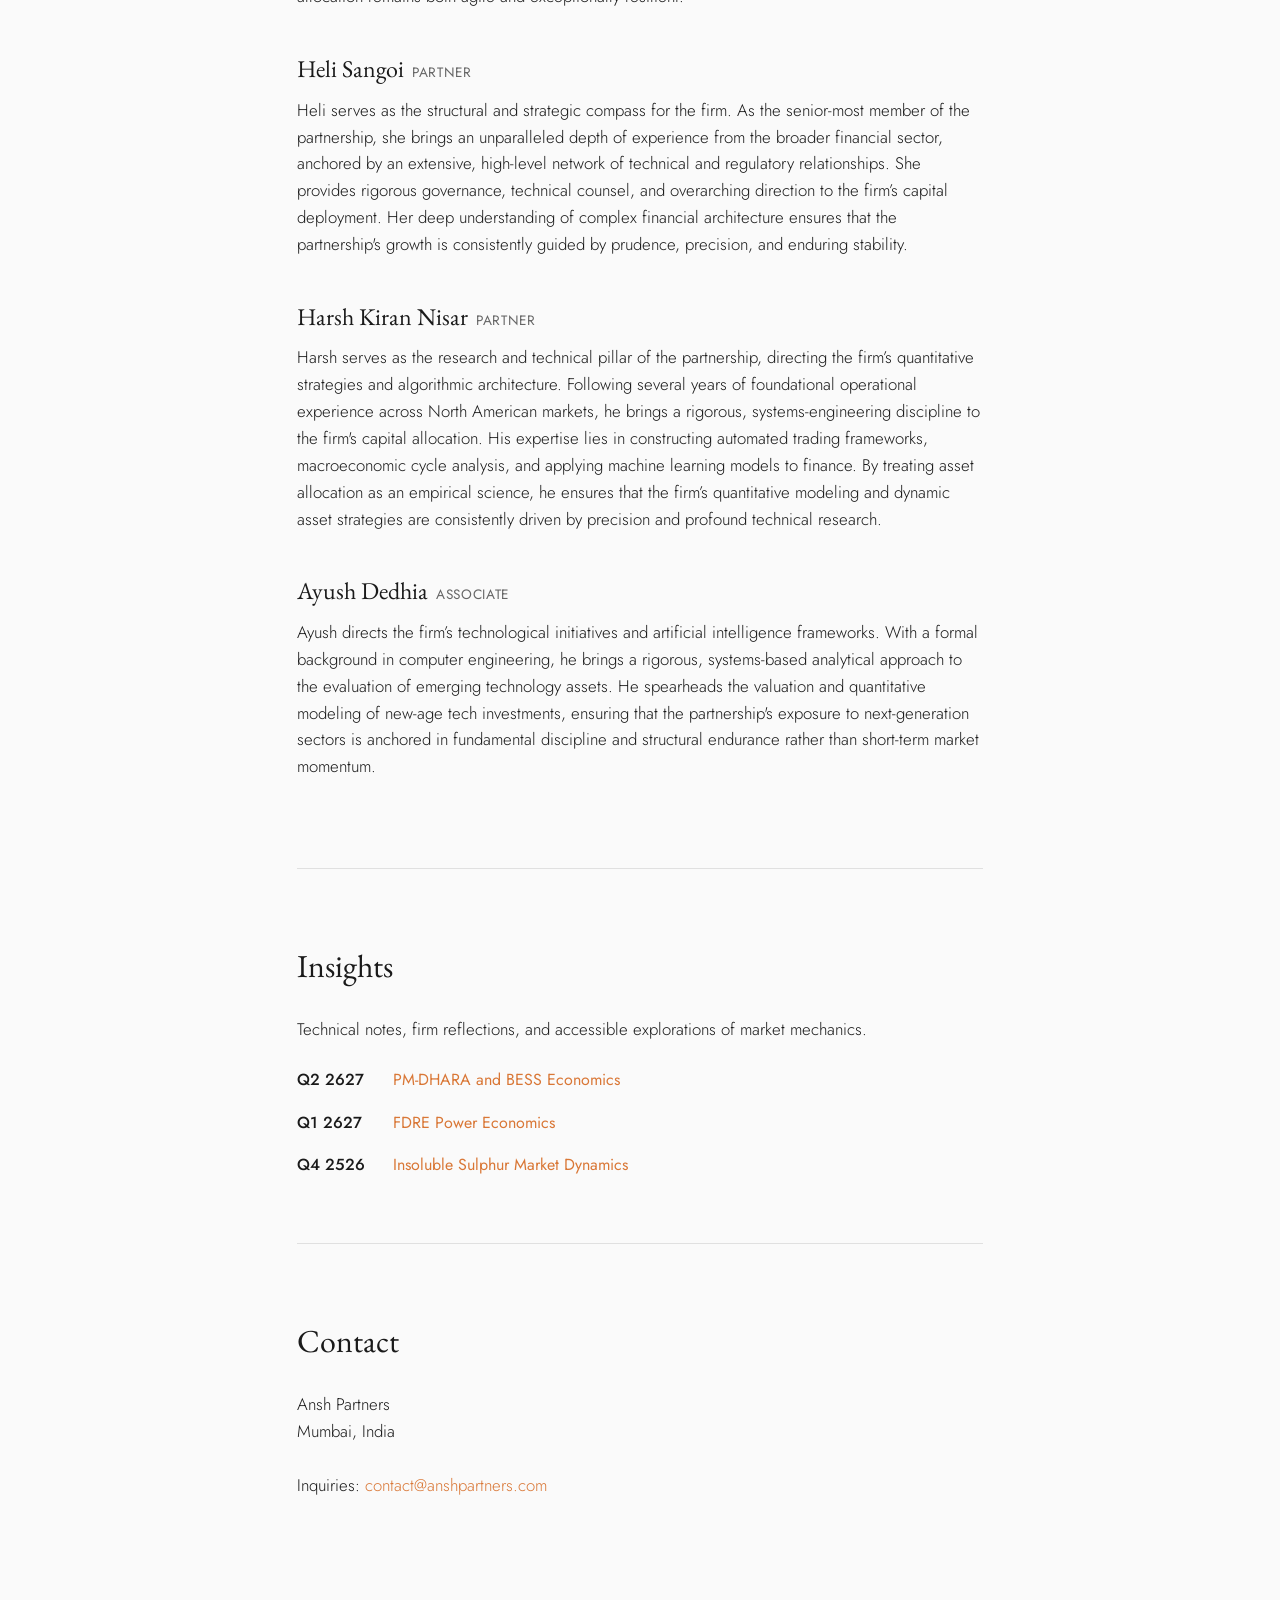
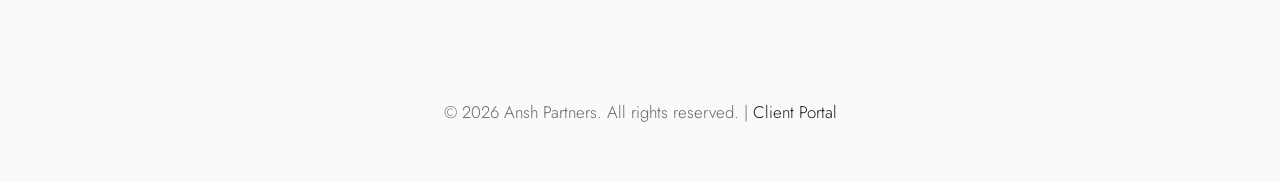
==== commit 95527e2f: "new note" ====
--- a/index.html
+++ b/index.html
@@ -332,6 +332,7 @@
             <h2>Insights</h2>
             <p>Technical notes, firm reflections, and accessible explorations of market mechanics.</p>
             <ul class="memos">
+				<li><strong>Q2 2627</strong> <a href="./2627q2.html" class="download-link">PM-DHARA and BESS Economics</a></li>
                 <li><strong>Q1 2627</strong> <a href="./2627q1.html" class="download-link">FDRE Power Economics</a></li>
                 <li><strong>Q4 2526</strong> <a href="./2526q4.html" class="download-link">Insoluble Sulphur Market Dynamics</a></li>
             </ul>
